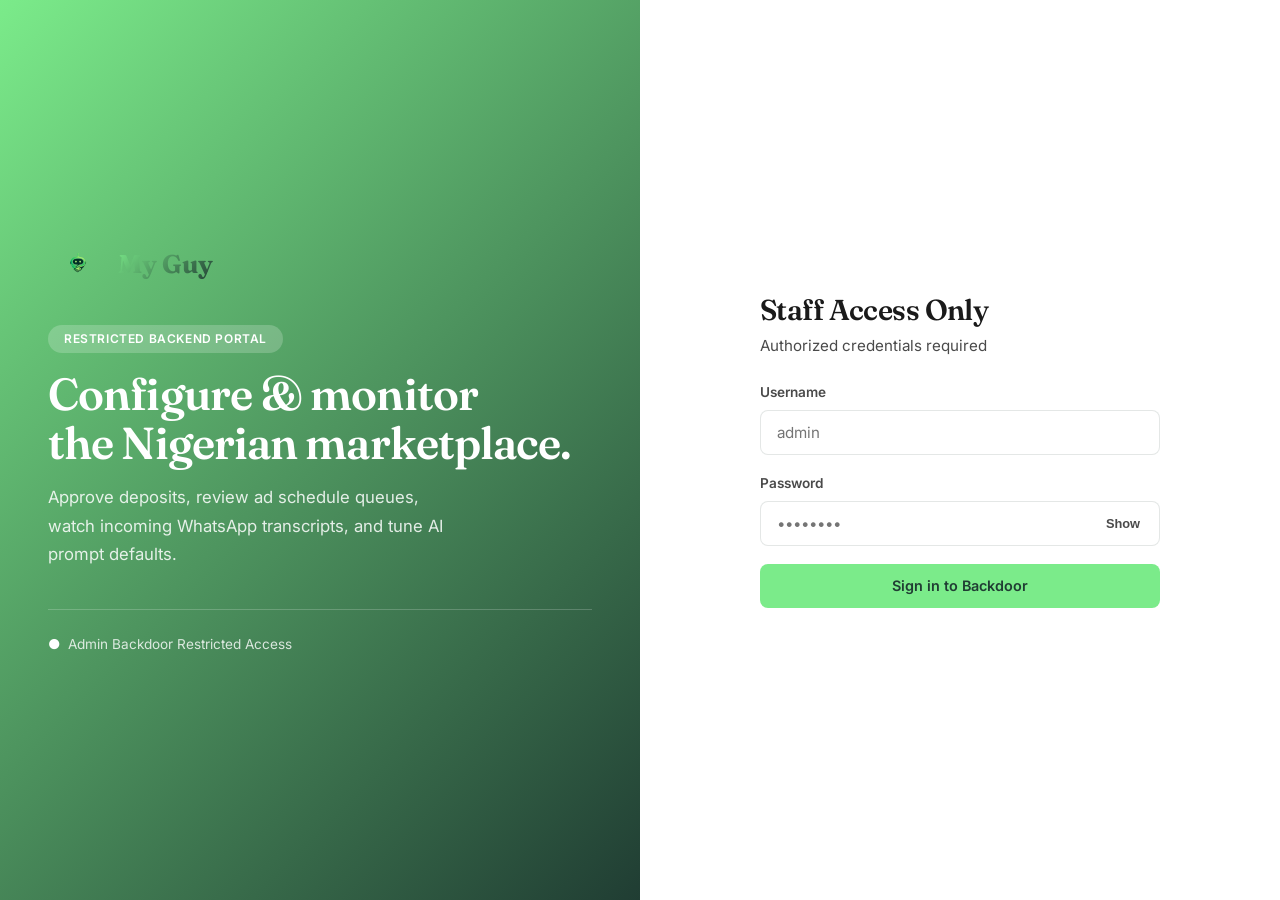
==== static/admin/index.html @ ad944a68 "version 1.1" ====
<!DOCTYPE html>
<html lang="en">
<head>
  <meta charset="UTF-8">
  <meta name="viewport" content="width=device-width, initial-scale=1.0">
  <title>My Guy — Admin Management Console</title>
  <meta name="color-scheme" content="light dark">
  <link rel="preconnect" href="https://fonts.googleapis.com">
  <link href="https://fonts.googleapis.com/css2?family=Fraunces:opsz,wght@9..144,400;9..144,500;9..144,600;9..144,700&family=Inter:wght@400;500;600;700;800&family=IBM+Plex+Mono:wght@400;500;600&display=swap" rel="stylesheet">
  <link rel="stylesheet" href="/static/admin/style.css">
  <link rel="icon" type="image/png" href="/static/logo.png">
  <!-- Favicon -->
  <link rel="icon" type="image/svg+xml" href="data:image/svg+xml,<svg xmlns='http://www.w3.org/2000/svg' viewBox='0 0 100 100'><text y='.9em' font-size='90'>⚙️</text></svg>">
</head>
<body>
  <div id="app"></div>
  <div id="toast-stack" class="toast-stack"></div>
  <div id="modal-root"></div>
  <div id="lightbox" class="lightbox" onclick="closeLightbox(event)">
    <button class="lightbox-close" onclick="closeLightbox(event)">&times;</button>
    <img id="lightbox-img" src="" alt="Preview">
  </div>

  <script>
    // Set the API base URL for all backend requests
    window.API_BASE = 'https://myguy.pythonanywhere.com';
  </script>

  <script src="/static/admin/app.js"></script>
</body>
</html>
---- static/admin/style.css ----
@import url('/static/style.css');

/* Admin Portal Custom Styling Extensions */
.verification-card {
  border: 1.5px solid var(--line);
  background: var(--surface-2);
  border-radius: var(--radius);
  padding: 20px;
  margin-bottom: 20px;
  text-align: center;
}

.verification-status {
  display: inline-flex;
  align-items: center;
  gap: 8px;
  padding: 6px 14px;
  border-radius: 999px;
  font-weight: 700;
  font-size: 0.85em;
  margin-top: 10px;
}

/* Admin specific card styles */
.admin-stat-grid {
  display: grid;
  grid-template-columns: repeat(auto-fit, minmax(200px, 1fr));
  gap: 16px;
  margin-bottom: 24px;
}

.admin-stat-card {
  background: var(--surface);
  border: 1px solid var(--line);
  border-radius: var(--radius);
  padding: 20px;
  transition: var(--transition);
}

.admin-stat-card:hover {
  border-color: var(--primary);
  transform: translateY(-2px);
  box-shadow: var(--shadow);
}

.admin-stat-card .stat-icon {
  font-size: 1.8rem;
  margin-bottom: 8px;
  display: block;
}

.admin-stat-card .stat-label {
  font-size: 0.8rem;
  color: var(--ink-soft);
  text-transform: uppercase;
  letter-spacing: 0.03em;
  font-weight: 600;
}

.admin-stat-card .stat-value {
  font-family: var(--font-heading);
  font-size: 1.8rem;
  font-weight: 700;
  color: var(--ink);
  margin: 4px 0;
}

.admin-stat-card .stat-delta {
  font-size: 0.75rem;
  color: var(--ink-faint);
}

/* Admin conversation styles */
.conversation-list-item {
  padding: 12px 16px;
  border-top: 1px solid var(--line);
  cursor: pointer;
  transition: var(--transition);
}

.conversation-list-item:hover {
  background: var(--primary-soft);
}

.conversation-list-item.active {
  background: var(--primary-soft);
  border-left: 3px solid var(--primary);
}

.conversation-list-item .phone {
  font-weight: 600;
  font-size: 0.9em;
}

.conversation-list-item .time {
  color: var(--ink-faint);
  font-size: 0.8em;
}

.conversation-list-item .preview {
  color: var(--ink-soft);
  font-size: 0.85em;
  margin-top: 2px;
  overflow: hidden;
  text-overflow: ellipsis;
  white-space: nowrap;
  max-width: 240px;
}

/* Admin reply mode styles */
.admin-reply-toggle {
  display: flex;
  align-items: center;
  gap: 12px;
  padding: 12px 0;
}

.admin-reply-toggle label {
  display: flex;
  align-items: center;
  gap: 8px;
  cursor: pointer;
  font-weight: 600;
}

.admin-reply-toggle .toggle-status {
  padding: 4px 12px;
  border-radius: 999px;
  font-size: 0.8rem;
  font-weight: 600;
}

.admin-reply-toggle .toggle-status.enabled {
  background: var(--primary);
  color: var(--primary-dark);
}

.admin-reply-toggle .toggle-status.disabled {
  background: var(--line-strong);
  color: var(--ink-soft);
}

/* Admin reply in chat */
.bubble-row.out.admin .bubble {
  background: var(--accent);
  border: 1.5px solid var(--primary);
}

.admin-label {
  font-size: 0.6rem;
  color: var(--primary);
  font-weight: 600;
  margin-top: 2px;
  text-align: right;
}

/* Admin settings form */
.settings-form .card {
  margin-bottom: 20px;
}

.settings-form .card h3 {
  margin-bottom: 16px;
  font-size: 1.1rem;
}

/* Responsive admin adjustments */
@media (max-width: 768px) {
  .admin-stat-grid {
    grid-template-columns: repeat(2, 1fr);
    gap: 12px;
  }

  .admin-stat-card .stat-value {
    font-size: 1.4rem;
  }

  .conversation-list-item .preview {
    max-width: 160px;
  }
}

@media (max-width: 480px) {
  .admin-stat-grid {
    grid-template-columns: 1fr;
  }

  .admin-stat-card {
    padding: 16px;
  }

  .conversation-list-item {
    padding: 10px 12px;
  }

  .conversation-list-item .preview {
    max-width: 120px;
  }
}

/* Admin table improvements */
.admin-table-wrap {
  overflow-x: auto;
  border-radius: var(--radius);
  border: 1px solid var(--line);
}

.admin-table {
  width: 100%;
  border-collapse: collapse;
  font-size: 0.9rem;
}

.admin-table th {
  text-align: left;
  padding: 12px 16px;
  background: var(--surface-2);
  font-weight: 600;
  color: var(--ink-soft);
  font-size: 0.8rem;
  text-transform: uppercase;
  letter-spacing: 0.03em;
  border-bottom: 1px solid var(--line);
  position: sticky;
  top: 0;
  z-index: 10;
}

.admin-table td {
  padding: 12px 16px;
  border-bottom: 1px solid var(--line);
  vertical-align: middle;
}

.admin-table tr:last-child td {
  border-bottom: none;
}

.admin-table tr:hover td {
  background: var(--surface-2);
}

/* Admin action buttons group */
.admin-actions {
  display: flex;
  gap: 6px;
  flex-wrap: wrap;
}

.admin-actions .btn {
  font-size: 0.75rem;
  padding: 4px 10px;
  min-height: 28px;
}

/* Admin modal overrides */
.admin-modal .modal {
  max-width: 720px;
}

.admin-modal .modal-body {
  max-height: 60vh;
  overflow-y: auto;
}

/* Admin broadcast form */
.admin-broadcast-form {
  max-width: 560px;
}

.admin-broadcast-form textarea {
  min-height: 150px;
  resize: vertical;
}

/* Admin ad schedule form */
.ad-schedule-form .chip-input {
  display: flex;
  flex-wrap: wrap;
  gap: 6px;
  padding: 8px;
}

.ad-schedule-form .chip-input label {
  display: inline-flex;
  align-items: center;
  gap: 4px;
  margin-right: 8px;
  cursor: pointer;
  padding: 4px 10px;
  border-radius: 999px;
  background: var(--surface-2);
  border: 1px solid var(--line);
  transition: var(--transition);
  font-size: 0.8rem;
}

.ad-schedule-form .chip-input label:hover {
  border-color: var(--primary);
  background: var(--primary-soft);
}

.ad-schedule-form .chip-input input[type="checkbox"] {
  accent-color: var(--primary);
}

/* Admin badge overrides */
.badge-pending {
  background: var(--warning);
  color: var(--warning-ink);
}

.badge-approved {
  background: var(--primary);
  color: var(--primary-dark);
}

.badge-rejected {
  background: var(--danger);
  color: var(--danger-ink);
}

/* Admin quick stats row */
.admin-quick-stats {
  display: grid;
  grid-template-columns: repeat(4, 1fr);
  gap: 16px;
  margin-bottom: 24px;
}

@media (max-width: 768px) {
  .admin-quick-stats {
    grid-template-columns: repeat(2, 1fr);
  }
}

@media (max-width: 480px) {
  .admin-quick-stats {
    grid-template-columns: 1fr;
  }
}

/* Admin financial receipt */
.admin-receipt {
  background: var(--surface-2);
  border: 1px solid var(--line);
  border-radius: var(--radius);
  padding: 20px;
}

.admin-receipt .receipt-label {
  font-size: 0.75rem;
  text-transform: uppercase;
  letter-spacing: 0.03em;
  color: var(--ink-soft);
  font-weight: 600;
}

.admin-receipt .receipt-amount {
  font-family: var(--font-heading);
  font-size: 2.4rem;
  font-weight: 700;
  color: var(--primary-dark);
  margin: 4px 0;
}

.admin-receipt .receipt-barcode {
  height: 3px;
  background: repeating-linear-gradient(90deg, var(--primary-dark) 0px, var(--primary-dark) 2px, transparent 2px, transparent 4px);
  margin-top: 12px;
  opacity: 0.3;
}

.admin-receipt .receipt-meta {
  display: flex;
  justify-content: space-between;
  font-size: 0.85rem;
  padding: 4px 0;
  border-bottom: 1px dashed var(--line);
}

/* Admin conversation detail */
.admin-conversation-detail {
  max-height: 480px;
  overflow-y: auto;
  display: flex;
  flex-direction: column;
  gap: 8px;
  padding: 4px;
}

.admin-conversation-detail .bubble-row {
  display: flex;
}

.admin-conversation-detail .bubble-row.in {
  justify-content: flex-start;
}

.admin-conversation-detail .bubble-row.out {
  justify-content: flex-end;
}

.admin-conversation-detail .bubble-row.out.admin {
  justify-content: flex-end;
}

.admin-conversation-detail .bubble {
  max-width: 80%;
  padding: 10px 16px;
  border-radius: var(--radius);
  background: var(--surface-2);
  color: var(--ink);
  font-size: 0.9rem;
  line-height: 1.5;
  position: relative;
}

.admin-conversation-detail .bubble-row.in .bubble {
  background: var(--surface-2);
  border-bottom-left-radius: 4px;
}

.admin-conversation-detail .bubble-row.out .bubble {
  background: var(--primary);
  color: var(--primary-dark);
  border-bottom-right-radius: 4px;
}

.admin-conversation-detail .bubble-row.out.admin .bubble {
  background: var(--accent);
  border: 1.5px solid var(--primary);
}

.admin-conversation-detail .bubble .time {
  display: block;
  font-size: 0.65rem;
  opacity: 0.6;
  margin-top: 4px;
  text-align: right;
}

/* Admin empty state */
.admin-empty {
  text-align: center;
  padding: 48px 20px;
  color: var(--ink-soft);
}

.admin-empty .empty-icon {
  font-size: 3rem;
  display: block;
  margin-bottom: 16px;
}

.admin-empty h4 {
  color: var(--ink);
  margin-bottom: 8px;
}

.admin-empty p {
  color: var(--ink-faint);
  max-width: 400px;
  margin: 0 auto;
}
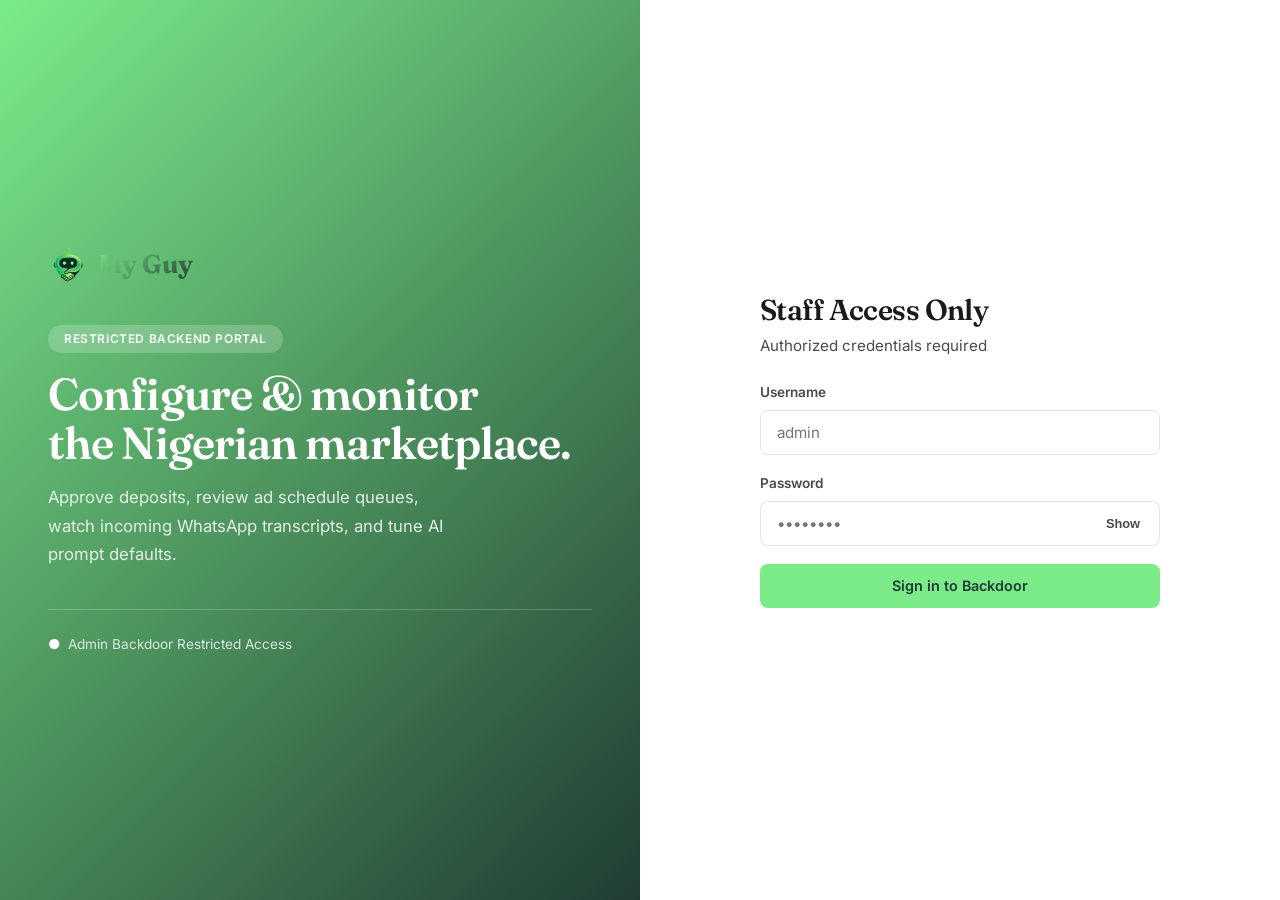
==== commit 4d0ef0e2: "version 1.2" ====
--- a/static/admin/index.html
+++ b/static/admin/index.html
@@ -8,9 +8,8 @@
   <link rel="preconnect" href="https://fonts.googleapis.com">
   <link href="https://fonts.googleapis.com/css2?family=Fraunces:opsz,wght@9..144,400;9..144,500;9..144,600;9..144,700&family=Inter:wght@400;500;600;700;800&family=IBM+Plex+Mono:wght@400;500;600&display=swap" rel="stylesheet">
   <link rel="stylesheet" href="/static/admin/style.css">
-  <link rel="icon" type="image/png" href="/static/logo.png">
-  <!-- Favicon -->
-  <link rel="icon" type="image/svg+xml" href="data:image/svg+xml,<svg xmlns='http://www.w3.org/2000/svg' viewBox='0 0 100 100'><text y='.9em' font-size='90'>⚙️</text></svg>">
+  <link rel="icon" type="image/png" sizes="32x32" href="/static/sitpic/favicon-32x32.png">
+  <link rel="apple-touch-icon" href="/static/sitpic/apple-touch-icon.png">
 </head>
 <body>
   <div id="app"></div>
